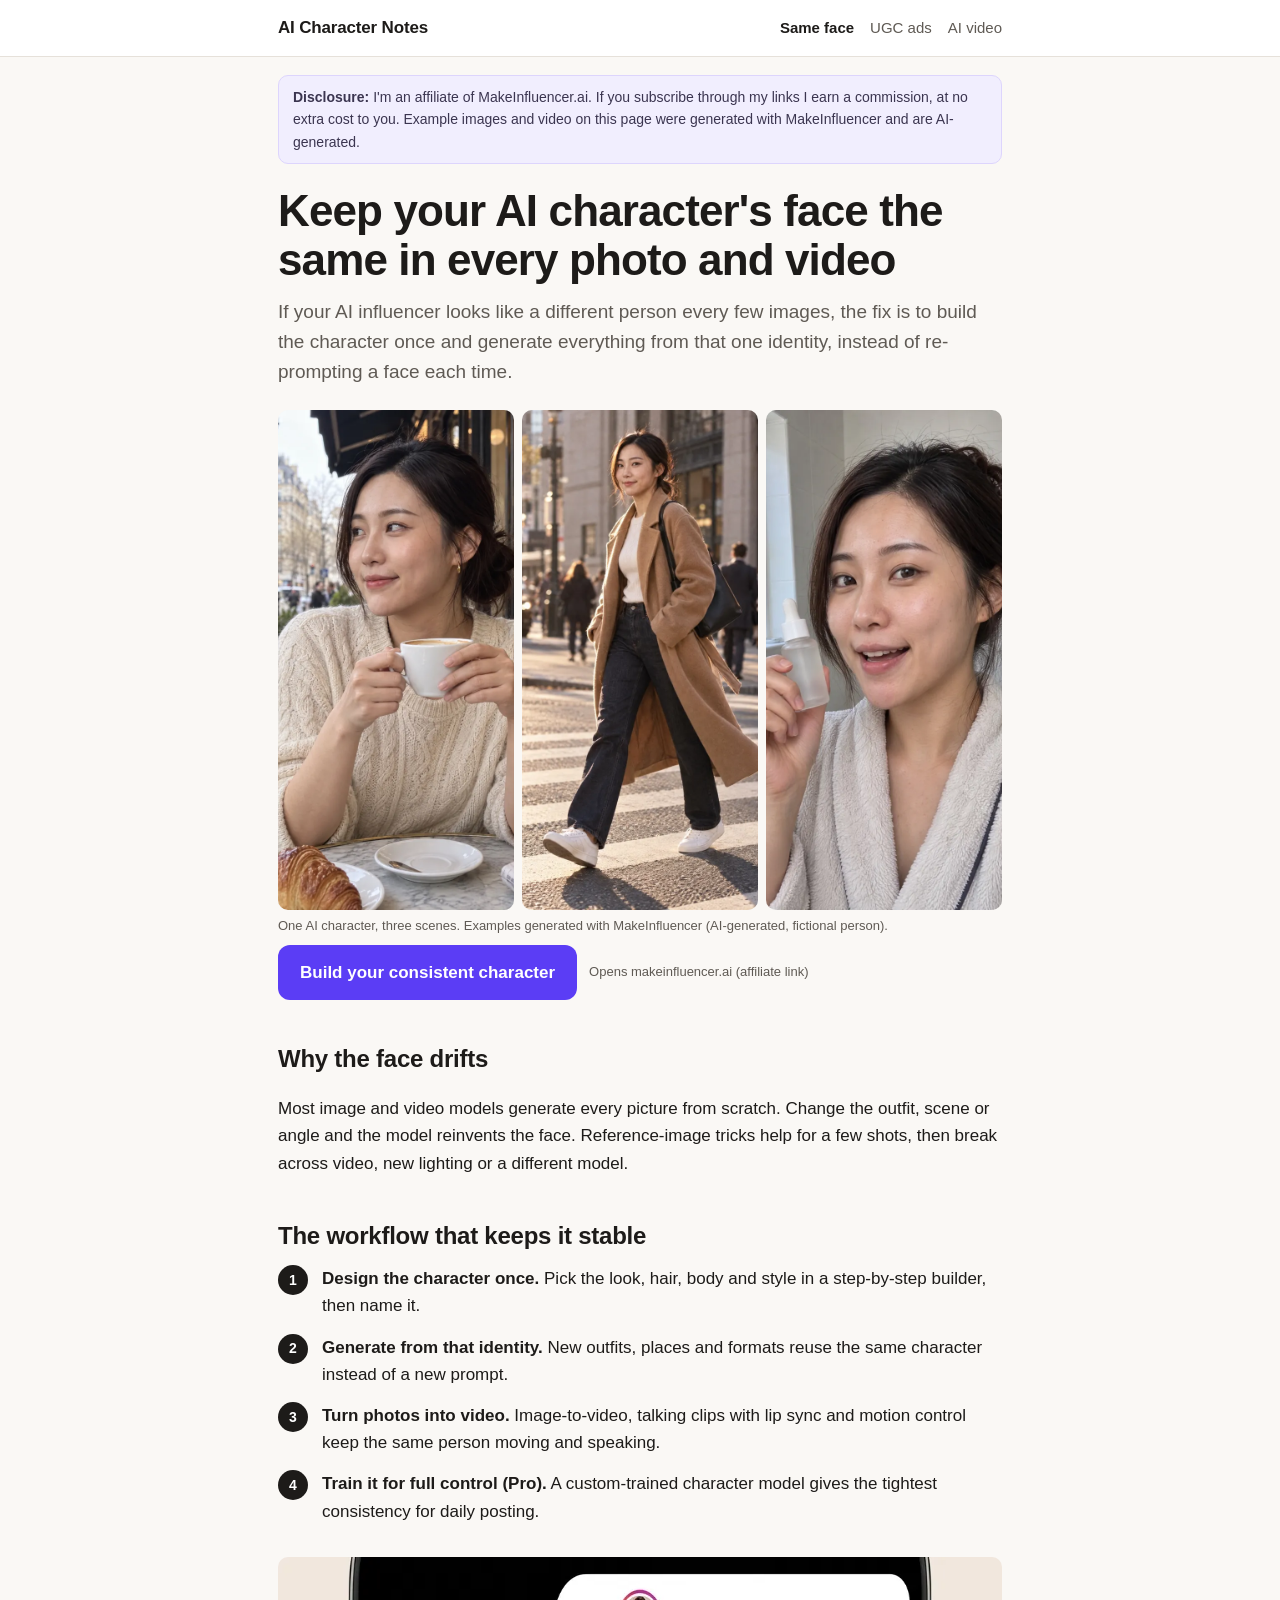
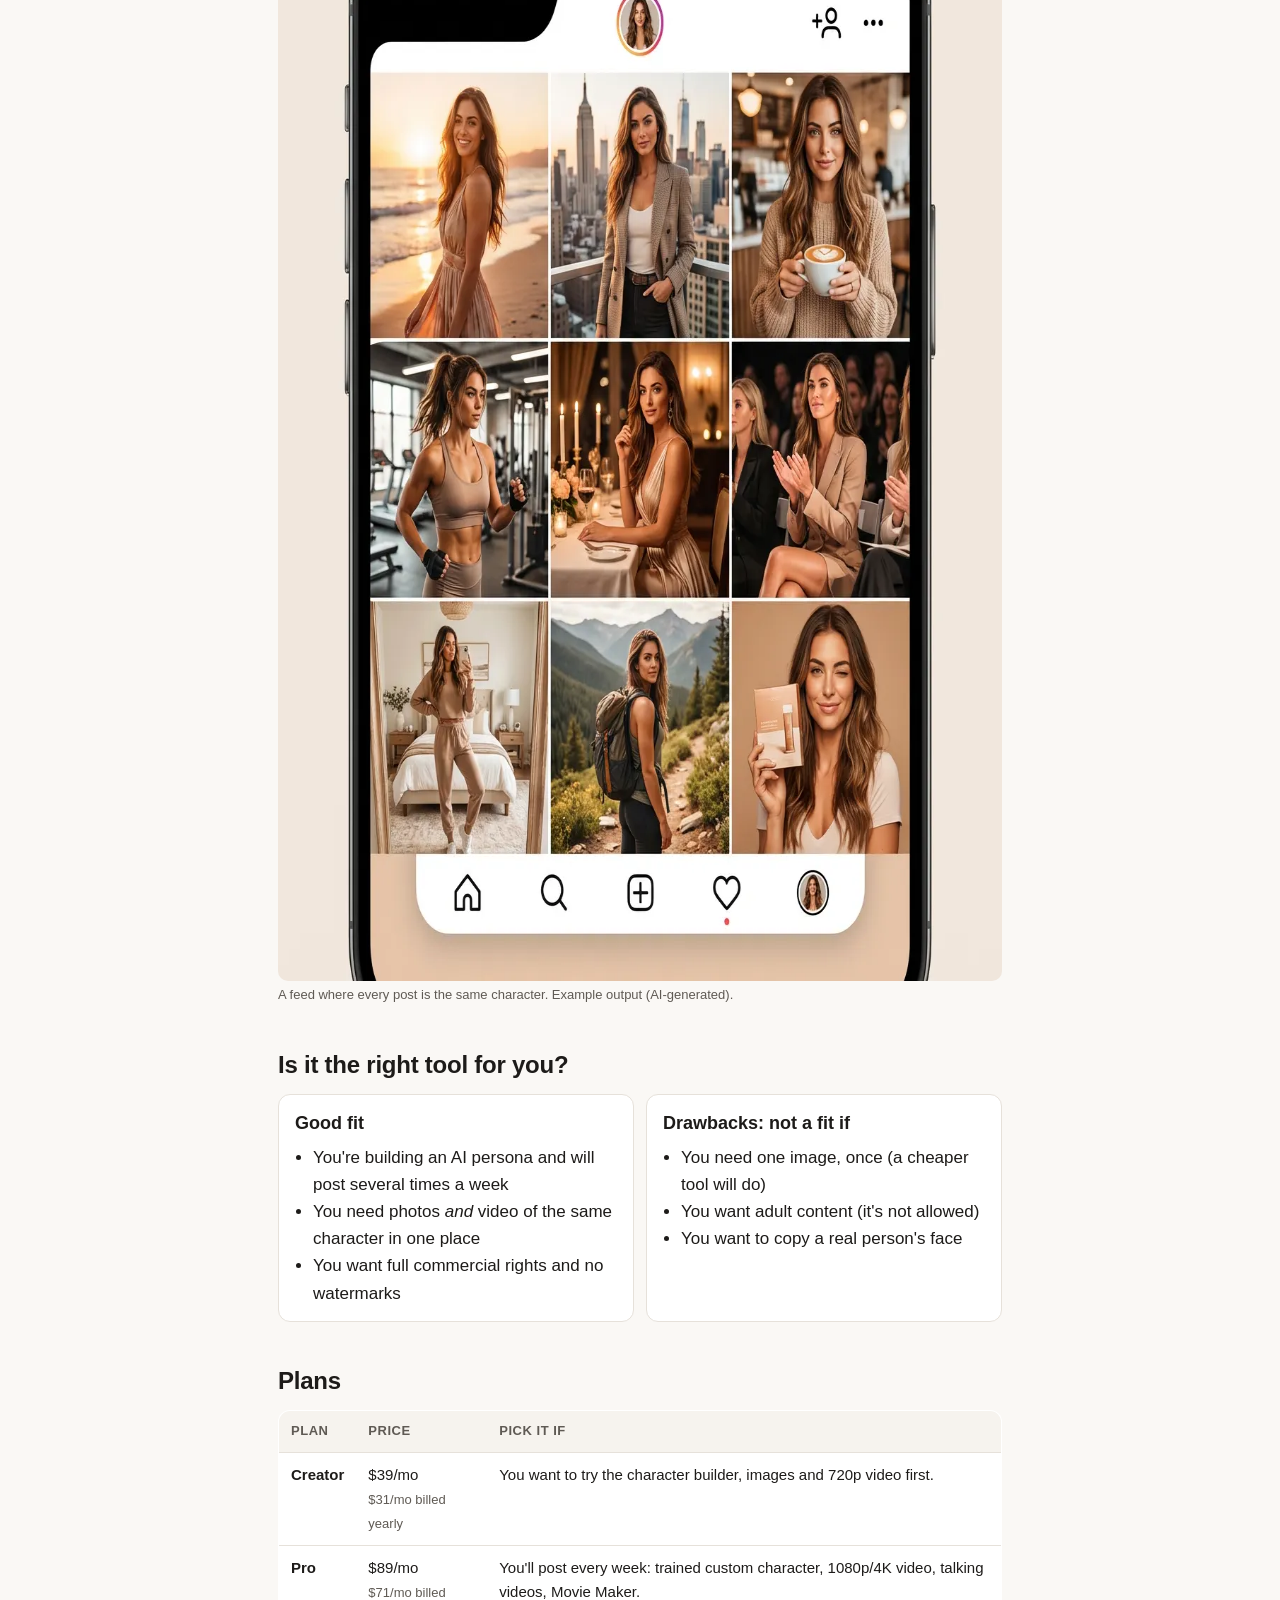
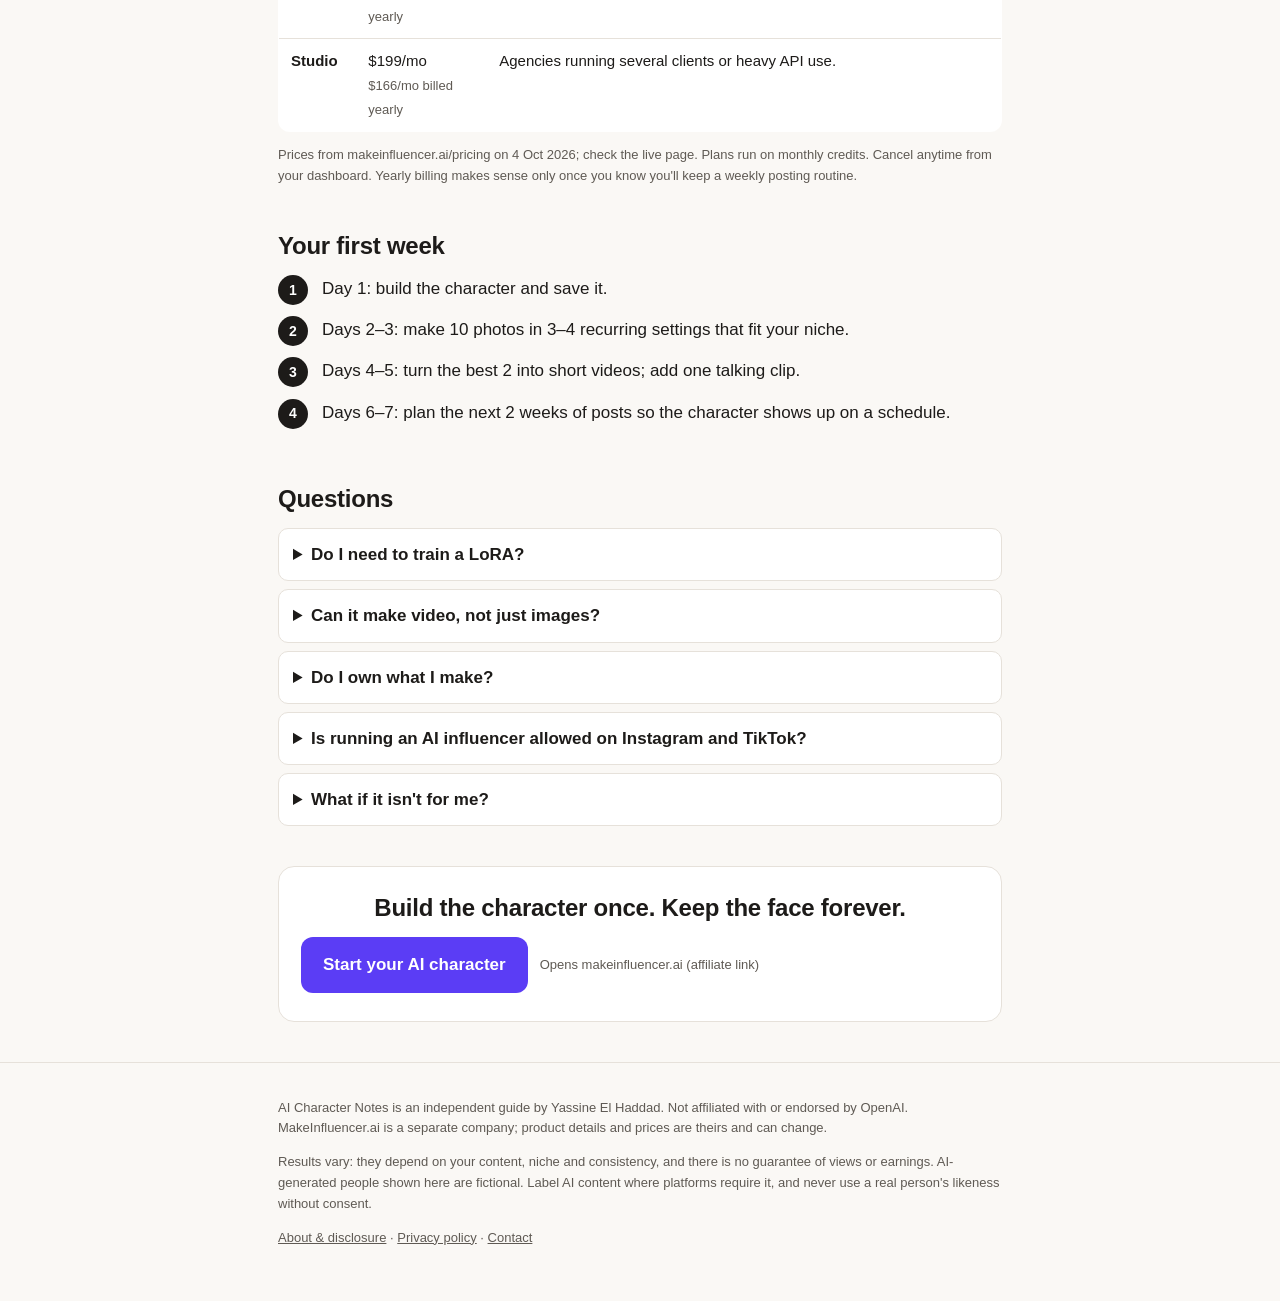
==== index.html @ 0326f456 "AI Character Notes: bridge pages" ====
<!doctype html>
<html lang="en"><head>
<meta charset="utf-8"><meta name="viewport" content="width=device-width, initial-scale=1">
<title>Keep your AI character's face consistent | AI Character Notes</title>
<meta name="description" content="How to keep the same face for your AI influencer across photos, video and talking clips.">
<meta name="robots" content="index,follow">
<meta property="og:title" content="Keep your AI character's face consistent | AI Character Notes"><meta property="og:description" content="How to keep the same face for your AI influencer across photos, video and talking clips.">
<link rel="canonical" href="https://yel-hadd.github.io/ai-character-notes/">
<link rel="stylesheet" href="style.css">
<!-- OPENAI_PIXEL -->
</head><body>
<header class="top"><div class="wrap"><a class="brand" href="index.html">AI Character Notes</a><nav><a href="index.html" aria-current="page">Same face</a><a href="ugc.html">UGC ads</a><a href="video.html">AI video</a></nav></div></header>
<main class="wrap">
<p class="disclosure"><strong>Disclosure:</strong> I'm an affiliate of MakeInfluencer.ai. If you subscribe through my links I earn a commission, at no extra cost to you. Example images and video on this page were generated with MakeInfluencer and are AI-generated.</p>

<h1>Keep your AI character's face the same in every photo and video</h1>
<p class="lede">If your AI influencer looks like a different person every few images, the fix is to build the character once and generate everything from that one identity, instead of re-prompting a face each time.</p>
<div class="trio">
<img src="img/cafe.webp" alt="AI-generated character at a café" width="400" height="500">
<img src="img/street.webp" alt="The same AI-generated character walking in a city street" width="400" height="500">
<img src="img/ugcselfie.webp" alt="The same AI-generated character filming a product video" width="400" height="500">
</div>
<p class="caption">One AI character, three scenes. Examples generated with MakeInfluencer (AI-generated, fictional person).</p>
<div class="cta-row"><a class="cta" href="https://www.makeinfluencer.ai/ai-influencer?ref=AIMARKETING&utm_source=chatgpt&utm_medium=paid&utm_campaign=aicharnotes&utm_content=ag1-hero" rel="sponsored noopener" data-cta="ag1-hero">Build your consistent character</a><span class="cta-note">Opens makeinfluencer.ai (affiliate link)</span></div>

<h2>Why the face drifts</h2>
<p>Most image and video models generate every picture from scratch. Change the outfit, scene or angle and the model reinvents the face. Reference-image tricks help for a few shots, then break across video, new lighting or a different model.</p>

<h2>The workflow that keeps it stable</h2>
<ol class="steps">
<li><strong>Design the character once.</strong> Pick the look, hair, body and style in a step-by-step builder, then name it.</li>
<li><strong>Generate from that identity.</strong> New outfits, places and formats reuse the same character instead of a new prompt.</li>
<li><strong>Turn photos into video.</strong> Image-to-video, talking clips with lip sync and motion control keep the same person moving and speaking.</li>
<li><strong>Train it for full control (Pro).</strong> A custom-trained character model gives the tightest consistency for daily posting.</li>
</ol>

<div class="shot"><img src="img/grid.webp" alt="A social feed grid where every post shows the same AI-generated character" width="1024" height="1024" loading="lazy">
<p class="caption">A feed where every post is the same character. Example output (AI-generated).</p></div>

<h2>Is it the right tool for you?</h2>
<div class="grid2">
<div class="box"><h3>Good fit</h3><ul>
<li>You're building an AI persona and will post several times a week</li>
<li>You need photos <em>and</em> video of the same character in one place</li>
<li>You want full commercial rights and no watermarks</li></ul></div>
<div class="box"><h3>Drawbacks: not a fit if</h3><ul>
<li>You need one image, once (a cheaper tool will do)</li>
<li>You want adult content (it's not allowed)</li>
<li>You want to copy a real person's face</li></ul></div>
</div>

<h2>Plans</h2>

<table class="plans">
<tr><th>Plan</th><th>Price</th><th>Pick it if</th></tr>
<tr><td><strong>Creator</strong></td><td>$39/mo<br><span class="cta-note">$31/mo billed yearly</span></td><td>You want to try the character builder, images and 720p video first.</td></tr>
<tr><td><strong>Pro</strong></td><td>$89/mo<br><span class="cta-note">$71/mo billed yearly</span></td><td>You'll post every week: trained custom character, 1080p/4K video, talking videos, Movie Maker.</td></tr>
<tr><td><strong>Studio</strong></td><td>$199/mo<br><span class="cta-note">$166/mo billed yearly</span></td><td>Agencies running several clients or heavy API use.</td></tr>
</table>
<p class="cta-note">Prices from makeinfluencer.ai/pricing on 4 Oct 2026; check the live page. Plans run on monthly credits. Cancel anytime from your dashboard. Yearly billing makes sense only once you know you'll keep a weekly posting routine.</p>


<h2>Your first week</h2>
<ol class="steps">
<li>Day 1: build the character and save it.</li>
<li>Days 2–3: make 10 photos in 3–4 recurring settings that fit your niche.</li>
<li>Days 4–5: turn the best 2 into short videos; add one talking clip.</li>
<li>Days 6–7: plan the next 2 weeks of posts so the character shows up on a schedule.</li>
</ol>

<div class="faq"><h2>Questions</h2>
<details><summary>Do I need to train a LoRA?</summary><p>No. The builder keeps a consistent character without training. Custom training is available on Pro if you want maximum control.</p></details>
<details><summary>Can it make video, not just images?</summary><p>Yes: image-to-video, talking videos with lip sync, motion control and short films, using models such as Seedance, Kling and Veo in one dashboard.</p></details>
<details><summary>Do I own what I make?</summary><p>MakeInfluencer states you own everything you create, with no watermarks. Read their terms for details.</p></details>
<details><summary>Is running an AI influencer allowed on Instagram and TikTok?</summary><p>Fictional AI personas are allowed when labelled as AI where the platform requires it. Impersonating real people is not.</p></details>
<details><summary>What if it isn't for me?</summary><p>Cancel anytime from your billing settings with no fees; your plan runs to the end of the period. Within 30 days of a payment, MakeInfluencer refunds credits you haven't used (per their refund policy, 29 May 2026).</p></details>
</div>

<div class="final"><h2 style="margin-top:0">Build the character once. Keep the face forever.</h2>
<div class="cta-row"><a class="cta" href="https://www.makeinfluencer.ai/ai-influencer?ref=AIMARKETING&utm_source=chatgpt&utm_medium=paid&utm_campaign=aicharnotes&utm_content=ag1-final" rel="sponsored noopener" data-cta="ag1-final">Start your AI character</a><span class="cta-note">Opens makeinfluencer.ai (affiliate link)</span></div></div>

</main>
<footer><div class="wrap">
<p>AI Character Notes is an independent guide by Yassine El Haddad. Not affiliated with or endorsed by OpenAI. MakeInfluencer.ai is a separate company; product details and prices are theirs and can change.</p>
<p>Results vary: they depend on your content, niche and consistency, and there is no guarantee of views or earnings. AI-generated people shown here are fictional. Label AI content where platforms require it, and never use a real person's likeness without consent.</p>
<p><a href="about.html">About &amp; disclosure</a> · <a href="about.html#privacy">Privacy policy</a> · <a href="about.html#contact">Contact</a></p>
</div></footer>
</body></html>
---- style.css ----
:root{--bg:#faf8f5;--ink:#1d1b19;--muted:#5f5a54;--line:#e6e1da;--accent:#5b3df5;--accent-ink:#fff;--card:#fff;--note:#f1eefe}
*{box-sizing:border-box}
html{-webkit-text-size-adjust:100%}
body{margin:0;background:var(--bg);color:var(--ink);font:17px/1.6 -apple-system,BlinkMacSystemFont,"Segoe UI",Inter,Roboto,Helvetica,Arial,sans-serif}
a{color:var(--accent)}
.wrap{max-width:760px;margin:0 auto;padding:0 18px}
header.top{border-bottom:1px solid var(--line);background:#fff}
header.top .wrap{display:flex;justify-content:space-between;align-items:center;height:56px}
.brand{font-weight:700;letter-spacing:-.01em;color:var(--ink);text-decoration:none}
nav a{color:var(--muted);text-decoration:none;font-size:15px;margin-left:16px}
nav a[aria-current]{color:var(--ink);font-weight:600}
.disclosure{background:var(--note);border:1px solid #ddd5fd;border-radius:10px;padding:10px 14px;font-size:14px;color:#3b3550;margin:18px 0 0}
h1{font-size:clamp(30px,6vw,44px);line-height:1.12;letter-spacing:-.02em;margin:22px 0 12px}
.lede{font-size:19px;color:var(--muted);margin:0 0 22px}
h2{font-size:24px;letter-spacing:-.01em;margin:40px 0 10px}
h3{font-size:18px;margin:22px 0 6px}
.cta{display:inline-block;background:var(--accent);color:var(--accent-ink);text-decoration:none;font-weight:650;padding:14px 22px;border-radius:12px;font-size:17px}
.cta:hover{filter:brightness(1.08)}
.cta-row{display:flex;flex-wrap:wrap;gap:12px;align-items:center;margin:8px 0 6px}
.cta-note{font-size:13px;color:var(--muted)}
.trio{display:grid;grid-template-columns:repeat(3,1fr);gap:8px;margin:18px 0 6px}
.trio img,.shot img,.shot video{width:100%;display:block;border-radius:10px;background:#eee}
.trio img{aspect-ratio:4/5;object-fit:cover}
.caption{font-size:13px;color:var(--muted);margin:4px 0 0}
.shot{margin:18px 0}
.steps{counter-reset:s;list-style:none;padding:0;margin:10px 0}
.steps li{counter-increment:s;position:relative;padding:0 0 14px 44px}
.steps li::before{content:counter(s);position:absolute;left:0;top:0;width:30px;height:30px;border-radius:50%;background:var(--ink);color:#fff;font-size:14px;font-weight:700;display:flex;align-items:center;justify-content:center}
.grid2{display:grid;grid-template-columns:1fr 1fr;gap:12px}
.box{background:var(--card);border:1px solid var(--line);border-radius:12px;padding:14px 16px}
.box h3{margin-top:0}
.box ul{margin:6px 0 0;padding-left:18px}
table.plans{width:100%;border-collapse:collapse;background:#fff;border:1px solid var(--line);border-radius:12px;overflow:hidden;font-size:15px}
table.plans th,table.plans td{text-align:left;padding:10px 12px;border-bottom:1px solid var(--line);vertical-align:top}
table.plans th{background:#f6f3ee;font-size:13px;text-transform:uppercase;letter-spacing:.04em;color:var(--muted)}
.faq details{background:#fff;border:1px solid var(--line);border-radius:10px;padding:12px 14px;margin:8px 0}
.faq summary{font-weight:600;cursor:pointer}
.final{background:#fff;border:1px solid var(--line);border-radius:16px;padding:22px;margin:40px 0 10px;text-align:center}
footer{border-top:1px solid var(--line);margin-top:40px;padding:22px 0 40px;font-size:13px;color:var(--muted)}
footer a{color:var(--muted)}
@media (max-width:560px){body{font-size:16px}.grid2{grid-template-columns:1fr}.trio{gap:5px}nav a{margin-left:10px;font-size:14px}}
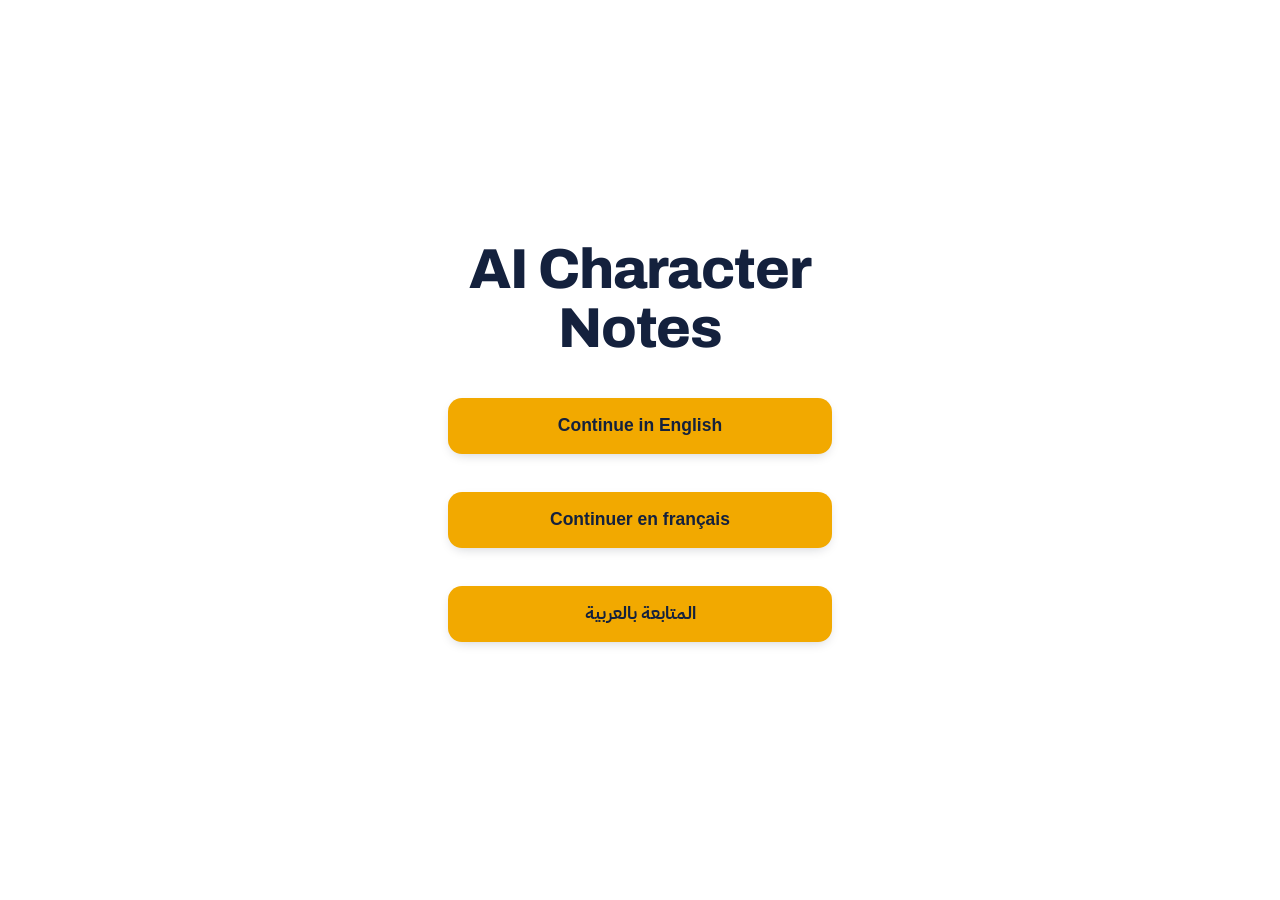
==== commit 76d505d9: "Multilingual quiz-first funnel (FR/EN/AR), VSL videos, redesign" ====
--- a/index.html
+++ b/index.html
@@ -1,88 +1,33 @@
 <!doctype html>
-<html lang="en"><head>
-<meta charset="utf-8"><meta name="viewport" content="width=device-width, initial-scale=1">
-<title>Keep your AI character's face consistent | AI Character Notes</title>
-<meta name="description" content="How to keep the same face for your AI influencer across photos, video and talking clips.">
-<meta name="robots" content="index,follow">
-<meta property="og:title" content="Keep your AI character's face consistent | AI Character Notes"><meta property="og:description" content="How to keep the same face for your AI influencer across photos, video and talking clips.">
+<html lang="fr">
+<head>
+<meta charset="utf-8">
+<meta name="viewport" content="width=device-width, initial-scale=1">
+<title>AI Character Notes · Pubs vidéo UGC · UGC video ads · إعلانات فيديو</title>
+<meta name="description" content="Pubs vidéo UGC avec un présentateur IA. UGC video ads with an AI presenter. إعلانات فيديو بمقدّم مولَّد بالذكاء الاصطناعي.">
+<meta name="robots" content="noindex,follow">
+<meta name="cb-page-type" content="site">
 <link rel="canonical" href="https://yel-hadd.github.io/ai-character-notes/">
-<link rel="stylesheet" href="style.css">
-<!-- OPENAI_PIXEL -->
-</head><body>
-<header class="top"><div class="wrap"><a class="brand" href="index.html">AI Character Notes</a><nav><a href="index.html" aria-current="page">Same face</a><a href="ugc.html">UGC ads</a><a href="video.html">AI video</a></nav></div></header>
-<main class="wrap">
-<p class="disclosure"><strong>Disclosure:</strong> I'm an affiliate of MakeInfluencer.ai. If you subscribe through my links I earn a commission, at no extra cost to you. Example images and video on this page were generated with MakeInfluencer and are AI-generated.</p>
-
-<h1>Keep your AI character's face the same in every photo and video</h1>
-<p class="lede">If your AI influencer looks like a different person every few images, the fix is to build the character once and generate everything from that one identity, instead of re-prompting a face each time.</p>
-<div class="trio">
-<img src="img/cafe.webp" alt="AI-generated character at a café" width="400" height="500">
-<img src="img/street.webp" alt="The same AI-generated character walking in a city street" width="400" height="500">
-<img src="img/ugcselfie.webp" alt="The same AI-generated character filming a product video" width="400" height="500">
-</div>
-<p class="caption">One AI character, three scenes. Examples generated with MakeInfluencer (AI-generated, fictional person).</p>
-<div class="cta-row"><a class="cta" href="https://www.makeinfluencer.ai/ai-influencer?ref=AIMARKETING&utm_source=chatgpt&utm_medium=paid&utm_campaign=aicharnotes&utm_content=ag1-hero" rel="sponsored noopener" data-cta="ag1-hero">Build your consistent character</a><span class="cta-note">Opens makeinfluencer.ai (affiliate link)</span></div>
-
-<h2>Why the face drifts</h2>
-<p>Most image and video models generate every picture from scratch. Change the outfit, scene or angle and the model reinvents the face. Reference-image tricks help for a few shots, then break across video, new lighting or a different model.</p>
-
-<h2>The workflow that keeps it stable</h2>
-<ol class="steps">
-<li><strong>Design the character once.</strong> Pick the look, hair, body and style in a step-by-step builder, then name it.</li>
-<li><strong>Generate from that identity.</strong> New outfits, places and formats reuse the same character instead of a new prompt.</li>
-<li><strong>Turn photos into video.</strong> Image-to-video, talking clips with lip sync and motion control keep the same person moving and speaking.</li>
-<li><strong>Train it for full control (Pro).</strong> A custom-trained character model gives the tightest consistency for daily posting.</li>
-</ol>
-
-<div class="shot"><img src="img/grid.webp" alt="A social feed grid where every post shows the same AI-generated character" width="1024" height="1024" loading="lazy">
-<p class="caption">A feed where every post is the same character. Example output (AI-generated).</p></div>
-
-<h2>Is it the right tool for you?</h2>
-<div class="grid2">
-<div class="box"><h3>Good fit</h3><ul>
-<li>You're building an AI persona and will post several times a week</li>
-<li>You need photos <em>and</em> video of the same character in one place</li>
-<li>You want full commercial rights and no watermarks</li></ul></div>
-<div class="box"><h3>Drawbacks: not a fit if</h3><ul>
-<li>You need one image, once (a cheaper tool will do)</li>
-<li>You want adult content (it's not allowed)</li>
-<li>You want to copy a real person's face</li></ul></div>
-</div>
-
-<h2>Plans</h2>
-
-<table class="plans">
-<tr><th>Plan</th><th>Price</th><th>Pick it if</th></tr>
-<tr><td><strong>Creator</strong></td><td>$39/mo<br><span class="cta-note">$31/mo billed yearly</span></td><td>You want to try the character builder, images and 720p video first.</td></tr>
-<tr><td><strong>Pro</strong></td><td>$89/mo<br><span class="cta-note">$71/mo billed yearly</span></td><td>You'll post every week: trained custom character, 1080p/4K video, talking videos, Movie Maker.</td></tr>
-<tr><td><strong>Studio</strong></td><td>$199/mo<br><span class="cta-note">$166/mo billed yearly</span></td><td>Agencies running several clients or heavy API use.</td></tr>
-</table>
-<p class="cta-note">Prices from makeinfluencer.ai/pricing on 4 Oct 2026; check the live page. Plans run on monthly credits. Cancel anytime from your dashboard. Yearly billing makes sense only once you know you'll keep a weekly posting routine.</p>
-
-
-<h2>Your first week</h2>
-<ol class="steps">
-<li>Day 1: build the character and save it.</li>
-<li>Days 2–3: make 10 photos in 3–4 recurring settings that fit your niche.</li>
-<li>Days 4–5: turn the best 2 into short videos; add one talking clip.</li>
-<li>Days 6–7: plan the next 2 weeks of posts so the character shows up on a schedule.</li>
-</ol>
-
-<div class="faq"><h2>Questions</h2>
-<details><summary>Do I need to train a LoRA?</summary><p>No. The builder keeps a consistent character without training. Custom training is available on Pro if you want maximum control.</p></details>
-<details><summary>Can it make video, not just images?</summary><p>Yes: image-to-video, talking videos with lip sync, motion control and short films, using models such as Seedance, Kling and Veo in one dashboard.</p></details>
-<details><summary>Do I own what I make?</summary><p>MakeInfluencer states you own everything you create, with no watermarks. Read their terms for details.</p></details>
-<details><summary>Is running an AI influencer allowed on Instagram and TikTok?</summary><p>Fictional AI personas are allowed when labelled as AI where the platform requires it. Impersonating real people is not.</p></details>
-<details><summary>What if it isn't for me?</summary><p>Cancel anytime from your billing settings with no fees; your plan runs to the end of the period. Within 30 days of a payment, MakeInfluencer refunds credits you haven't used (per their refund policy, 29 May 2026).</p></details>
-</div>
-
-<div class="final"><h2 style="margin-top:0">Build the character once. Keep the face forever.</h2>
-<div class="cta-row"><a class="cta" href="https://www.makeinfluencer.ai/ai-influencer?ref=AIMARKETING&utm_source=chatgpt&utm_medium=paid&utm_campaign=aicharnotes&utm_content=ag1-final" rel="sponsored noopener" data-cta="ag1-final">Start your AI character</a><span class="cta-note">Opens makeinfluencer.ai (affiliate link)</span></div></div>
-
-</main>
-<footer><div class="wrap">
-<p>AI Character Notes is an independent guide by Yassine El Haddad. Not affiliated with or endorsed by OpenAI. MakeInfluencer.ai is a separate company; product details and prices are theirs and can change.</p>
-<p>Results vary: they depend on your content, niche and consistency, and there is no guarantee of views or earnings. AI-generated people shown here are fictional. Label AI content where platforms require it, and never use a real person's likeness without consent.</p>
-<p><a href="about.html">About &amp; disclosure</a> · <a href="about.html#privacy">Privacy policy</a> · <a href="about.html#contact">Contact</a></p>
-</div></footer>
-</body></html>
+<link rel="alternate" hreflang="fr" href="https://yel-hadd.github.io/ai-character-notes/fr/">
+<link rel="alternate" hreflang="en" href="https://yel-hadd.github.io/ai-character-notes/en/">
+<link rel="alternate" hreflang="ar" href="https://yel-hadd.github.io/ai-character-notes/ar/">
+<link rel="alternate" hreflang="x-default" href="https://yel-hadd.github.io/ai-character-notes/">
+<link rel="preconnect" href="https://fonts.googleapis.com"><link rel="preconnect" href="https://fonts.gstatic.com" crossorigin>
+<link href="https://fonts.googleapis.com/css2?family=Archivo:wght@700;800&family=IBM+Plex+Sans+Arabic:wght@600&display=swap" rel="stylesheet">
+<link rel="stylesheet" href="assets/style.css">
+<link rel="icon" href="img/logo.png">
+</head>
+<body>
+<main><div class="wrap picker">
+<h1>AI Character Notes</h1>
+<p><a class="cta" id="go-fr" href="fr/" hreflang="fr" lang="fr">Continuer en français</a></p>
+<p><a class="cta" id="go-en" href="en/" hreflang="en" lang="en">Continue in English</a></p>
+<p><a class="cta" id="go-ar" href="ar/" hreflang="ar" lang="ar" dir="rtl" style="font-family:'IBM Plex Sans Arabic',sans-serif">المتابعة بالعربية</a></p>
+</div></main>
+<script>
+// No redirect: just put the visitor's browser language first.
+(function(){var l=(navigator.language||"fr").slice(0,2),el=document.getElementById("go-"+l);
+if(el&&l!=="fr"){var box=el.parentNode;box.parentNode.insertBefore(box,box.parentNode.children[1]);}})();
+</script>
+</body>
+</html>
--- a/assets/style.css
+++ b/assets/style.css
@@ -0,0 +1,174 @@
+/* AI Character Notes — Moroccan e-commerce bridge. Navy ink, saffron action, mint confirmation. */
+:root{
+  --ink:#14213d; --ink-2:#22325a; --paper:#ffffff; --panel:#f3f5f9; --line:#e2e8f0; --muted:#4a5568;
+  --saffron:#f2a900; --saffron-deep:#d99500; --mint:#12b76a; --warn:#d97706;
+  --display:"Archivo",ui-sans-serif,system-ui,sans-serif;
+  --body:ui-sans-serif,-apple-system,BlinkMacSystemFont,"Segoe UI",Roboto,Helvetica,Arial,sans-serif;
+}
+[lang="ar"]{--display:"IBM Plex Sans Arabic",system-ui,sans-serif;--body:"IBM Plex Sans Arabic",system-ui,sans-serif}
+*{box-sizing:border-box}
+html{-webkit-text-size-adjust:100%;scroll-behavior:smooth}
+@media (prefers-reduced-motion:reduce){html{scroll-behavior:auto}}
+body{margin:0;background:var(--paper);color:var(--ink);font:17px/1.6 var(--body)}
+[lang="ar"] body{font-size:17.5px;line-height:1.85}
+img,video{max-width:100%;display:block}
+a{color:var(--ink-2);text-underline-offset:3px;text-decoration-thickness:1px}
+::selection{background:#ffe08a;color:var(--ink)}
+html{caret-color:var(--ink);scrollbar-color:#b8c2d6 transparent}
+:focus-visible{outline:3px solid var(--saffron);outline-offset:3px;border-radius:6px}
+.wrap{max-width:720px;margin:0 auto;padding:0 18px}
+
+/* header: language selector only */
+.bar .wrap{display:flex;justify-content:flex-end;height:42px;align-items:center}
+.langs{display:flex;gap:2px}
+.langs a{font-size:13.5px;color:var(--muted);text-decoration:none;padding:4px 9px;border-radius:999px}
+.langs a[aria-current]{background:var(--ink);color:#fff;font-weight:700}
+
+/* hero: ClickBank-style centered VSL */
+.hero{text-align:center;padding-top:10px}
+h1,h2,h3{font-family:var(--display);color:var(--ink)}
+h1{font-size:clamp(29px,6.6vw,46px);line-height:1.05;font-weight:800;letter-spacing:-.02em;margin:0 0 10px;text-wrap:balance}
+[lang="ar"] h1{line-height:1.35;letter-spacing:0;font-weight:700}
+.lede{font-size:18px;color:var(--muted);margin:0 auto 16px;max-width:52ch;text-wrap:balance}
+h2{font-size:clamp(23px,4.6vw,31px);line-height:1.15;font-weight:800;letter-spacing:-.01em;margin:52px 0 14px;text-wrap:balance}
+[lang="ar"] h2{letter-spacing:0;font-weight:700;line-height:1.4}
+h3{font-size:17.5px;margin:0 0 4px;font-weight:700}
+
+/* VSL player with honest "turn on sound" overlay */
+.vsl{position:relative;border-radius:16px;overflow:hidden;background:#0b1220;box-shadow:0 12px 28px -14px rgba(15,23,42,.35);aspect-ratio:16/9}
+.vsl video{width:100%;height:100%;object-fit:cover}
+.unmute{position:absolute;inset:0;display:flex;flex-direction:column;align-items:center;justify-content:flex-end;padding-bottom:17%;gap:10px;
+  background:linear-gradient(to top,rgba(11,18,32,.55),rgba(11,18,32,.15));border:0;cursor:pointer;color:#fff;font:700 17px/1.2 var(--body)}
+.unmute[hidden]{display:none}
+.unmute .pill-sound{display:inline-flex;align-items:center;gap:10px;background:var(--saffron);color:var(--ink);padding:14px 22px;border-radius:999px}
+.unmute .pill-sound svg{width:22px;height:22px}
+@media (prefers-reduced-motion:no-preference){.unmute .pill-sound{animation:pulse 1.6s cubic-bezier(.16,1,.3,1) 3}
+  @keyframes pulse{0%,100%{transform:scale(1)}50%{transform:scale(1.05)}}}
+.vsl-note{font-size:12.5px;color:var(--muted);margin:8px 0 0}
+
+/* quiz right under the video */
+.quiz{background:var(--panel);border-radius:18px;padding:16px;margin-top:16px;text-align:start}
+.q-label{font-weight:800;font-family:var(--display);font-size:18px;margin:0 2px 12px}
+.cards{display:grid;grid-template-columns:repeat(3,1fr);gap:10px}
+.card{display:flex;flex-direction:column;text-align:start;background:#fff;border:2px solid var(--line);border-radius:14px;padding:0;overflow:hidden;
+  cursor:pointer;font:650 15px/1.3 var(--body);color:var(--ink);transition:border-color .15s,transform .15s}
+.card img{aspect-ratio:3/2;object-fit:cover;object-position:50% 30%;width:100%;height:auto}
+.card span{padding:12px 14px 14px}
+.card:hover{border-color:var(--saffron)}
+.card[aria-pressed="true"]{border-color:var(--ink);box-shadow:0 0 0 2px var(--ink)}
+.step2{margin-top:14px}
+.step2[hidden],.result[hidden]{display:none}
+.pills{display:grid;grid-template-columns:1fr 1fr;gap:8px}
+.pill{background:#fff;border:2px solid var(--line);border-radius:12px;padding:13px 12px;font:650 15px/1.3 var(--body);color:var(--ink);cursor:pointer}
+.pill[aria-pressed="true"]{border-color:var(--ink);box-shadow:0 0 0 2px var(--ink)}
+.result{margin-top:14px;background:#fff;border-radius:14px;padding:16px;border:2px solid var(--ink)}
+.r-title{font:800 20px/1.25 var(--display);margin:0;color:var(--ink)}
+.result p{margin:6px 0 12px;color:var(--muted)}
+.price{display:block;font-weight:800;margin-bottom:12px}
+@media (prefers-reduced-motion:no-preference){.step2:not([hidden]),.result:not([hidden]){animation:rise .22s ease-out}
+  @keyframes rise{from{opacity:0;transform:translateY(6px)}to{opacity:1;transform:none}}}
+
+.cta{display:flex;align-items:center;justify-content:center;width:100%;min-height:56px;padding:0 22px;border-radius:14px;background:var(--saffron);
+  color:var(--ink);font:800 17.5px/1.2 var(--body);text-decoration:none;border:0;cursor:pointer;box-shadow:0 4px 12px -4px rgba(15,23,42,.22);transition:transform .15s cubic-bezier(.16,1,.3,1),background-color .15s}
+.cta:hover{background:#ffb81a;transform:translateY(-1px)}
+.cta:active{transform:scale(.98)}
+.under{font-size:12.5px;color:var(--muted);margin:10px 0 0;text-align:center}
+.skip{display:block;text-align:center;font-size:14px;margin:12px 0 0;color:var(--muted)}
+
+/* full-width navy band for the pain section */
+.band{background:var(--ink);color:#e7ecf5;margin:52px 0 0;padding:6px 0 34px}
+.band h2{color:#fff}
+.band .notes{gap:22px}
+.band .note{padding-inline-start:0}
+.band .note::before{content:none}
+.band .note h3{font-size:18.5px;line-height:1.35}
+.band .note h3{color:#fff}
+.band .note h3{color:#fff}
+.band .note p{color:#c9d3e6}
+
+/* proof */
+.media{margin:16px 0 0}
+.media img,.media video{width:100%;height:auto;border-radius:14px;background:var(--panel)}
+.media figcaption{font-size:13px;color:var(--muted);margin-top:6px}
+.sheet{background:var(--panel);border-radius:16px;padding:10px;margin-top:16px}
+.frames{display:grid;grid-template-columns:repeat(3,1fr);gap:8px}
+.frames img{aspect-ratio:4/5;object-fit:cover;width:100%;border-radius:10px}
+.sheet p{font-size:13px;color:var(--muted);margin:8px 2px 0}
+
+.steps{list-style:none;counter-reset:s;padding:0;margin:0;display:grid;gap:16px}
+.steps li{counter-increment:s;display:grid;grid-template-columns:36px 1fr;gap:12px}
+.steps li::before{content:counter(s);font:800 17px/1 var(--display);width:36px;height:36px;border-radius:50%;background:var(--saffron);color:var(--ink);display:flex;align-items:center;justify-content:center}
+.steps p{margin:0;color:var(--muted)}
+
+.notes{display:grid;gap:16px}
+.note{position:relative;padding-inline-start:34px}
+.note::before{content:"";position:absolute;inset-inline-start:2px;top:.2em;width:20px;height:20px;border-radius:50%;
+  background:var(--mint) url("data:image/svg+xml,%3Csvg xmlns='http://www.w3.org/2000/svg' viewBox='0 0 24 24' fill='none' stroke='white' stroke-width='3' stroke-linecap='round' stroke-linejoin='round'%3E%3Cpath d='M5 12.5l4.5 4.5L19 7.5'/%3E%3C/svg%3E") center/14px no-repeat}
+.note p{margin:3px 0 0;color:var(--muted)}
+
+table.plans{width:100%;border-collapse:collapse;font-size:15px}
+table.plans th,table.plans td{text-align:start;padding:11px 6px;border-bottom:1px solid var(--line);vertical-align:top}
+table.plans th{font-weight:700;color:var(--muted);font-size:13.5px}
+table.plans td:first-child{font-weight:800}
+.small{font-size:13px;color:var(--muted)}
+
+details{border-bottom:1px solid var(--line);padding:13px 0}
+summary{font-weight:700;cursor:pointer}
+details p{margin:8px 0 0;color:var(--muted)}
+
+.final{background:var(--panel);border:2px solid var(--ink);border-radius:20px;padding:24px 18px;margin:52px 0 0;text-align:center}
+.final h2{margin:0 0 16px}
+
+footer{margin-top:40px;padding:20px 0 90px;border-top:1px solid var(--line);font-size:12.5px;color:var(--muted)}
+footer p{margin:0 0 8px}
+footer a{color:var(--muted)}
+
+/* sticky mobile CTA, shown after the quiz scrolls away */
+.sticky{position:fixed;inset-inline:0;bottom:0;padding:10px 14px calc(10px + env(safe-area-inset-bottom));background:rgba(255,255,255,.96);
+  border-top:1px solid var(--line);backdrop-filter:blur(6px);transform:translateY(110%);transition:transform .25s ease;z-index:20}
+.sticky.show{transform:none}
+.sticky .cta{min-height:50px;font-size:16.5px}
+@media (min-width:900px){.sticky{display:none}}
+
+@media (max-width:560px){
+  body{font-size:16.5px}
+  table.plans thead, table.plans tr:first-child th{display:none}
+  table.plans tr{display:grid;grid-template-columns:1fr auto;column-gap:12px;padding:14px 0;border-bottom:1px solid var(--line)}
+  table.plans tr:has(th){display:none}
+  table.plans td{border:0;padding:2px 0}
+  table.plans td:nth-child(2){text-align:end;font-weight:700}
+  table.plans td:nth-child(3){grid-column:1/-1;color:var(--muted);margin-top:4px}
+  .cards{grid-template-columns:1fr;gap:8px}
+  .card{flex-direction:row;align-items:center}
+  .card img{width:62px;height:62px;flex:none;aspect-ratio:auto;margin:8px;border-radius:10px}
+  .card span{padding:8px 10px 8px 0}
+  [dir="rtl"] .card span{padding:8px 0 8px 10px}
+  .frames{gap:5px}
+  .vsl{border-radius:12px}
+  .unmute{justify-content:flex-start;padding:10px 0 0}
+  .unmute .pill-sound{font-size:14.5px;padding:9px 14px;gap:8px}
+  .unmute .pill-sound svg{width:18px;height:18px}
+}
+
+/* about pages and language picker */
+.doc{padding-top:8px;padding-bottom:56px;max-width:680px}
+.doc h1{font-size:clamp(28px,5vw,38px);margin:12px 0 14px}
+.doc h2{font-size:21px;margin:34px 0 8px}
+.doc p{color:var(--muted);max-width:65ch}
+.doc .back{margin-top:36px}
+.picker{min-height:100svh;display:flex;flex-direction:column;justify-content:center;gap:4px;max-width:420px}
+.picker h1{text-align:center;margin-bottom:18px}
+
+/* Desktop: ClickBank-style wide stage for headline, video and quiz; reading sections stay narrow */
+@media (min-width:900px){
+  .hero,.hero + .quiz,.hero ~ .skip{margin-left:calc(50% - min(520px,50vw - 32px));margin-right:calc(50% - min(520px,50vw - 32px))}
+  .hero{padding-top:18px}
+  h1{font-size:clamp(44px,4.4vw,60px);line-height:1.04;max-width:26ch;margin-inline:auto}
+  [lang="ar"] h1{line-height:1.3}
+  .lede{font-size:20px;max-width:60ch}
+  .vsl{border-radius:18px}
+  .unmute .pill-sound{font-size:19px;padding:16px 26px}
+  .quiz{padding:22px}
+  .q-label{font-size:21px}
+  .card span{font-size:16px}
+}
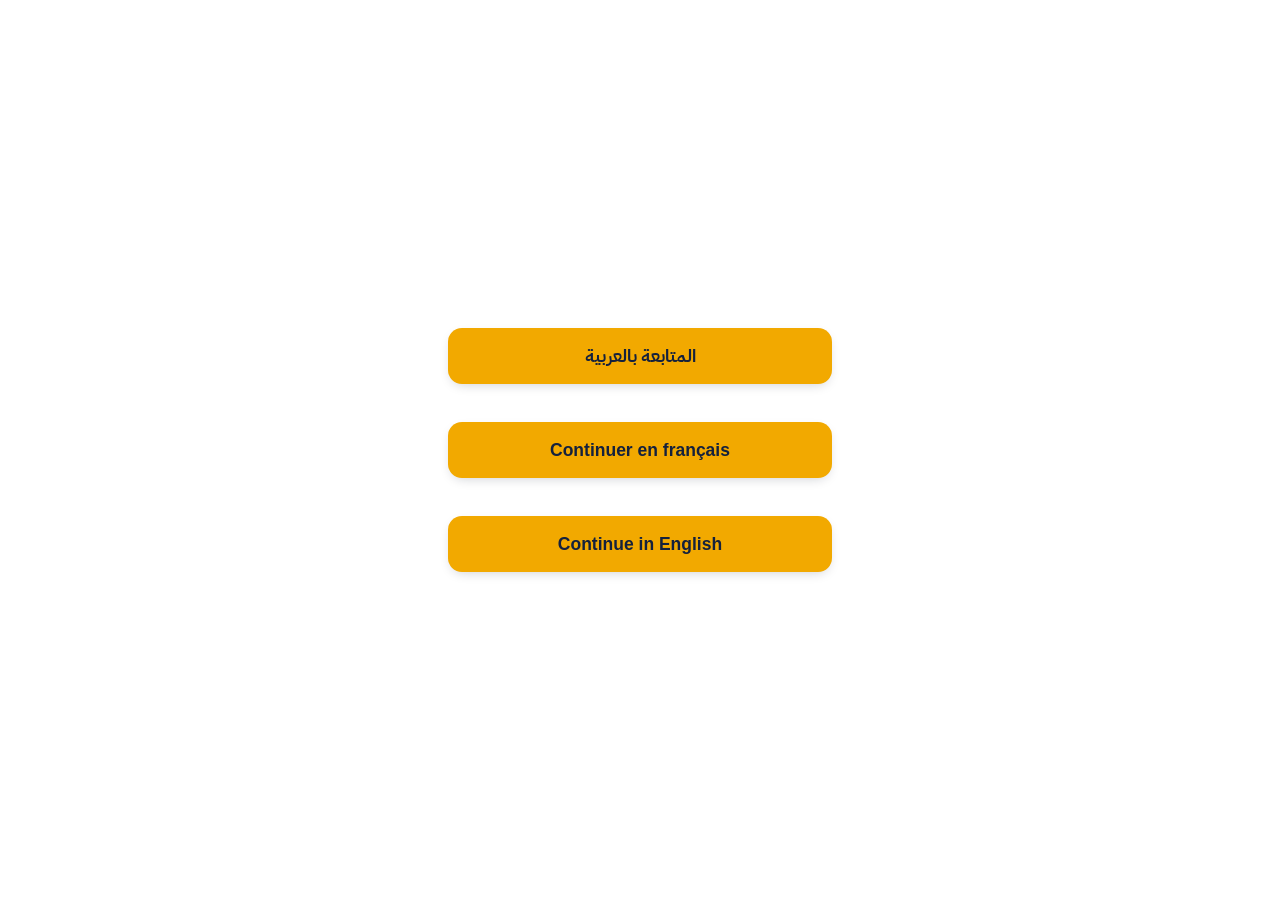
==== commit 1713be4f: "Language order AR/FR/EN, picker without title" ====
--- a/index.html
+++ b/index.html
@@ -19,15 +19,10 @@
 </head>
 <body>
 <main><div class="wrap picker">
-<h1>AI Character Notes</h1>
+<h1 class="sr-only">AI Character Notes</h1>
+<p><a class="cta" id="go-ar" href="ar/" hreflang="ar" lang="ar" dir="rtl" style="font-family:'IBM Plex Sans Arabic',sans-serif">المتابعة بالعربية</a></p>
 <p><a class="cta" id="go-fr" href="fr/" hreflang="fr" lang="fr">Continuer en français</a></p>
 <p><a class="cta" id="go-en" href="en/" hreflang="en" lang="en">Continue in English</a></p>
-<p><a class="cta" id="go-ar" href="ar/" hreflang="ar" lang="ar" dir="rtl" style="font-family:'IBM Plex Sans Arabic',sans-serif">المتابعة بالعربية</a></p>
 </div></main>
-<script>
-// No redirect: just put the visitor's browser language first.
-(function(){var l=(navigator.language||"fr").slice(0,2),el=document.getElementById("go-"+l);
-if(el&&l!=="fr"){var box=el.parentNode;box.parentNode.insertBefore(box,box.parentNode.children[1]);}})();
-</script>
 </body>
 </html>
--- a/assets/style.css
+++ b/assets/style.css
@@ -172,3 +172,5 @@
   .q-label{font-size:21px}
   .card span{font-size:16px}
 }
+
+.sr-only{position:absolute;width:1px;height:1px;padding:0;margin:-1px;overflow:hidden;clip:rect(0,0,0,0);white-space:nowrap;border:0}
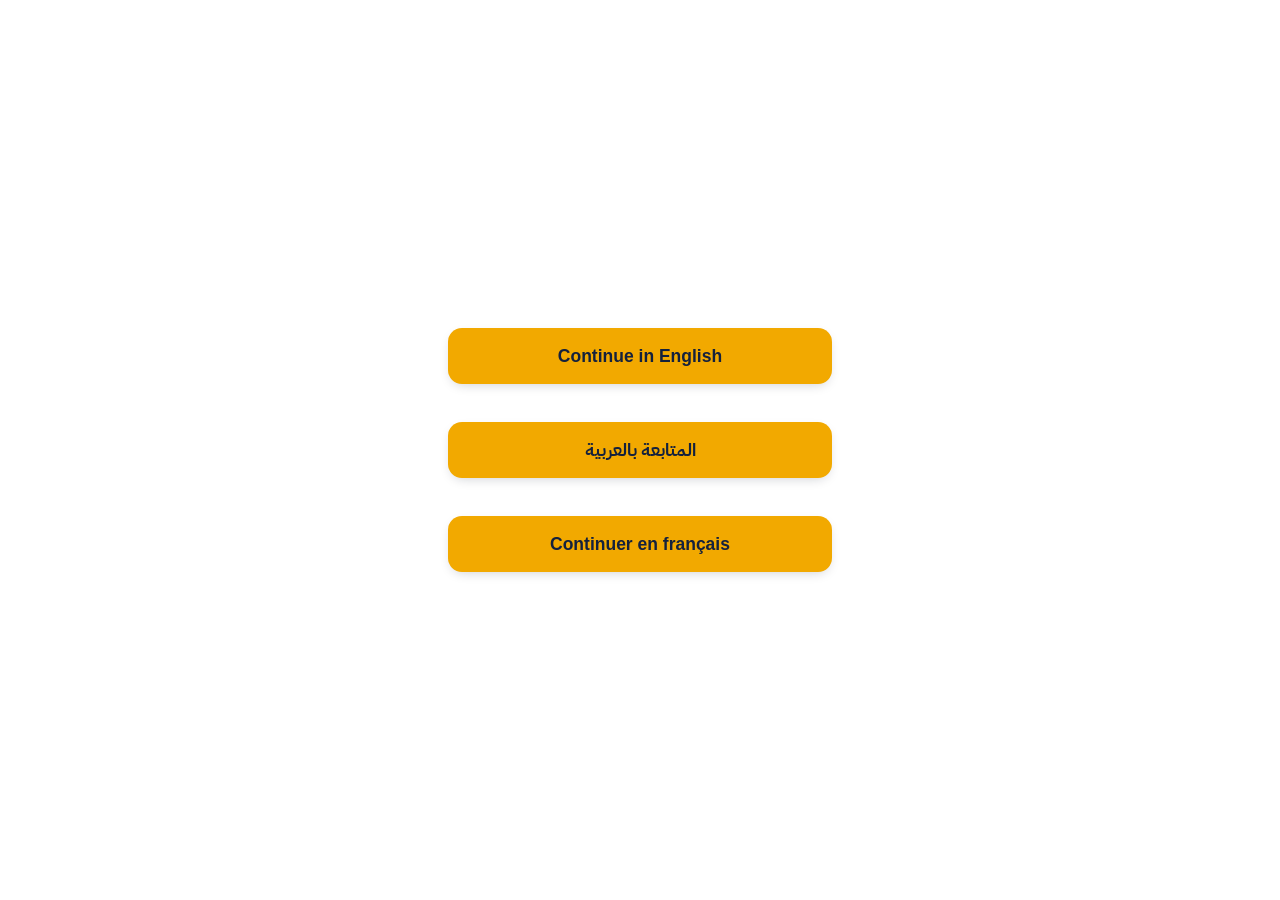
==== commit 37777b61: "Lean pages: drop plans table and next-step details; MENA framing; picker orders by browser language " ====
--- a/index.html
+++ b/index.html
@@ -24,5 +24,11 @@
 <p><a class="cta" id="go-fr" href="fr/" hreflang="fr" lang="fr">Continuer en français</a></p>
 <p><a class="cta" id="go-en" href="en/" hreflang="en" lang="en">Continue in English</a></p>
 </div></main>
+<script>
+(function(){var w=document.querySelector(".picker"),L=navigator.languages||[navigator.language||""];
+for(var i=0;i<L.length;i++){var c=String(L[i]).slice(0,2).toLowerCase(),a=document.getElementById("go-"+c);
+if(a){w.insertBefore(a.parentNode,w.querySelector("p"));break}}})();
+</script>
+
 </body>
 </html>
